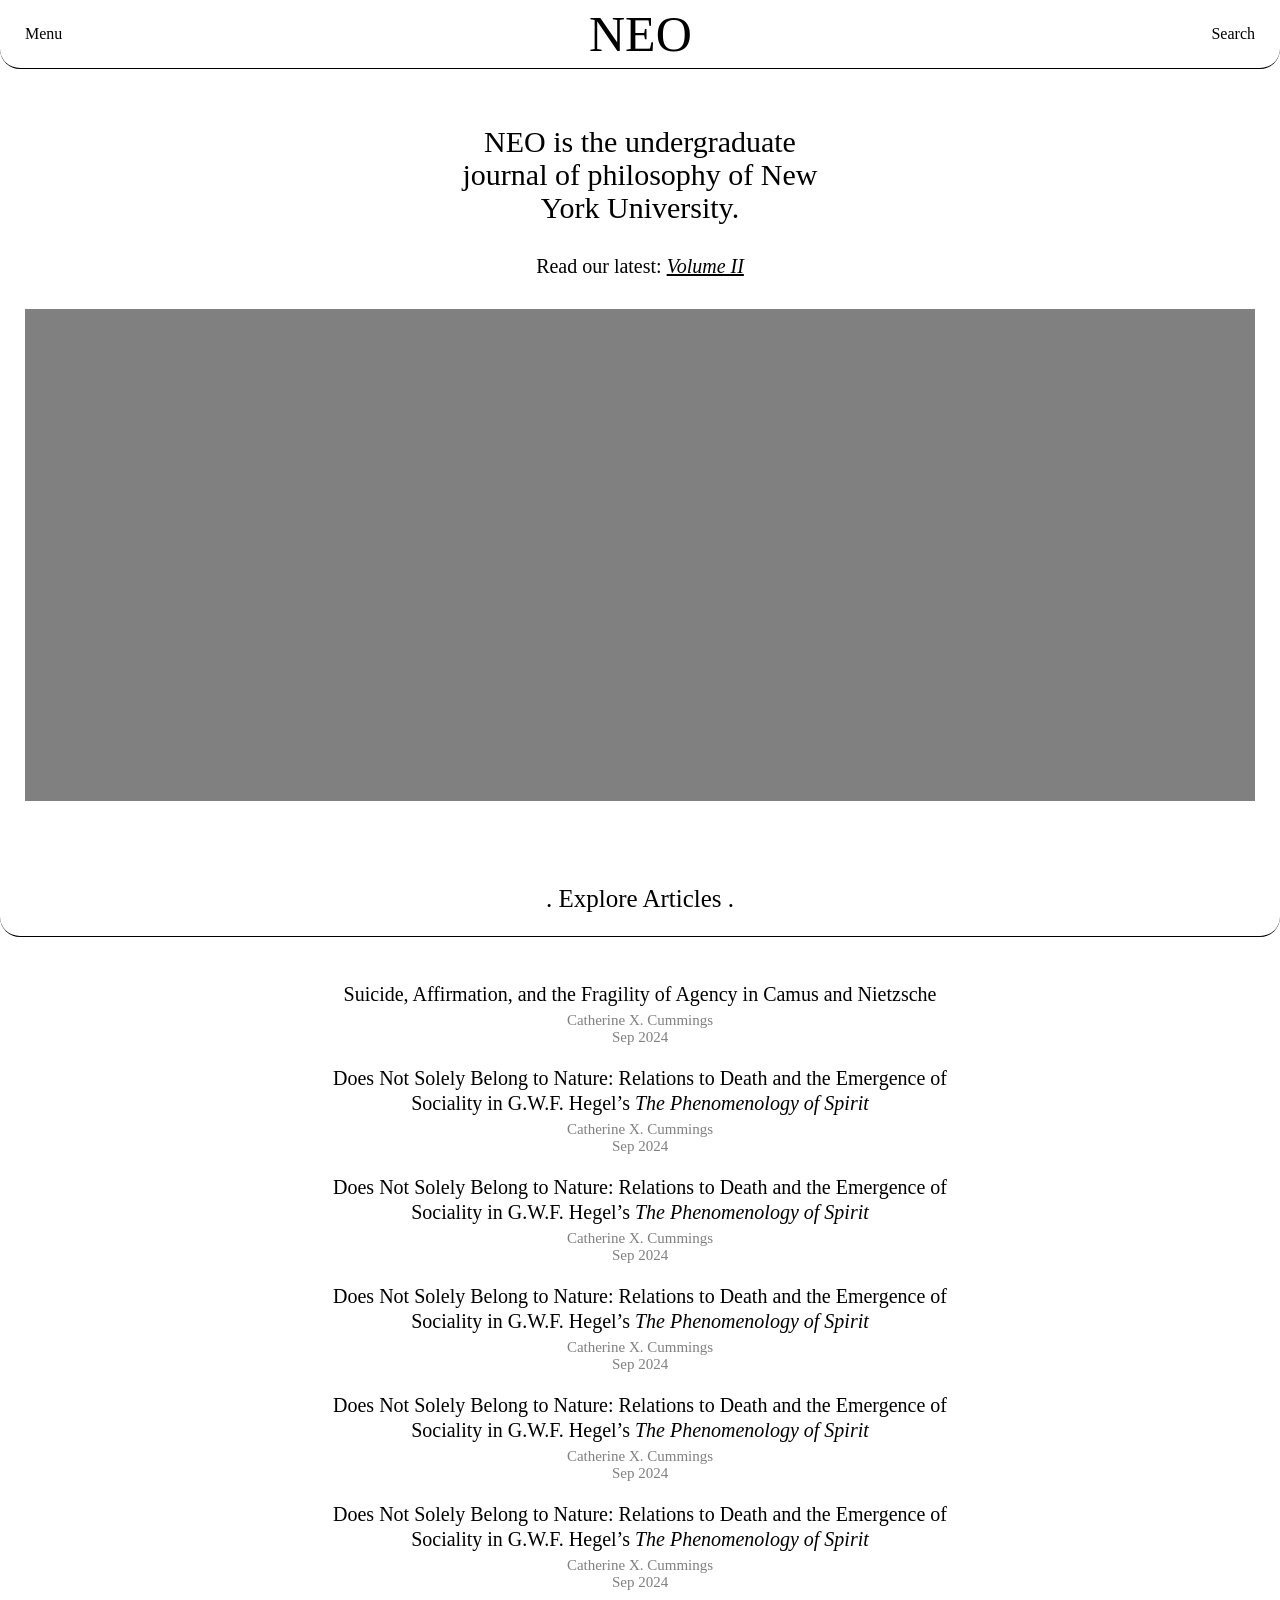
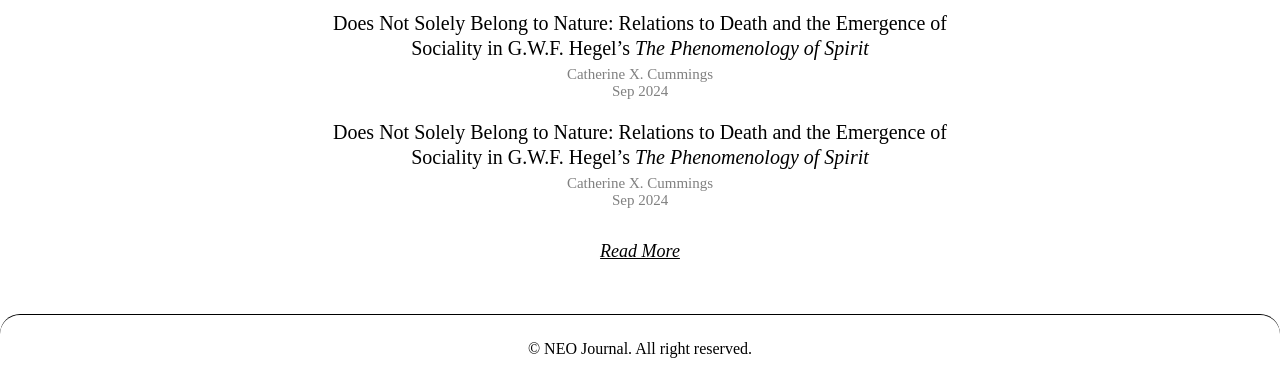
==== index.html @ d89dc421 "Initial Commit" ====
<!DOCTYPE html>
<html>
    <head>
        <meta charset="utf-8">
        <meta http-equiv="X-UA-Compatible" content="IE=edge">
        <title></title>
        <meta name="description" content="">
        <meta name="viewport" content="width=device-width, initial-scale=1">
        <link rel="stylesheet" href="styles.css">
    </head>
    <body>
    <header>
      <div id="nav-btn">Menu</div>
      <div id="site-title">NEO</div>
      <div id="search-btn">Search</div>
    </header>
    <section id="menu">
      <div class="menu-item">Home</div>
      <div class="menu-item" id="past-issues">Past Issues</div>
      <div class="vol">Volume I</div>
      <div class="vol">Volume II</div>
      <div class="menu-item">Submission</div>
      <div class="menu-item">About</div>
      <div class="menu-item">Team</div>
      <div id="close-btn" class="menu-item">Close</div>
    </section>
    <section id="intro">
        <p id="intro-txt" class="cta-text">NEO is the undergraduate journal of philosophy of New York University.</p>
        <p class="cta-text" id="last-iss-btn">Read our latest: <a><em>Volume II</em></a></p>
        <div id="latest-img-cont">
            <img id="latest-img" src="">
        </div>
    </section>
    <section id="explore" class="cta-text">
      <div id="explore-title">. Explore Articles .</div>
      <div id="explore-grid">
        <div class="grid-item">
            <div class="item-title">Suicide, Affirmation, and the Fragility of Agency in Camus and Nietzsche</div>
            <div class="item-line2">
                <div class="item-author">Catherine X. Cummings</div>
                <div class="item-date">Sep 2024</div>
            </div>
        </div>
        <div class="grid-item">
            <div class="item-title">Does Not Solely Belong to Nature: Relations to Death and the Emergence of Sociality in G.W.F. Hegel’s <em>The Phenomenology of Spirit</em></div>
            <div class="item-line2">
                <div class="item-author">Catherine X. Cummings</div>
                <div class="item-date">Sep 2024</div>
            </div>
        </div>
        <div class="grid-item">
            <div class="item-title">Does Not Solely Belong to Nature: Relations to Death and the Emergence of Sociality in G.W.F. Hegel’s <em>The Phenomenology of Spirit</em></div>
            <div class="item-line2">
                <div class="item-author">Catherine X. Cummings</div>
                <div class="item-date">Sep 2024</div>
            </div>
        </div>
        <div class="grid-item">
            <div class="item-title">Does Not Solely Belong to Nature: Relations to Death and the Emergence of Sociality in G.W.F. Hegel’s <em>The Phenomenology of Spirit</em></div>
            <div class="item-line2">
                <div class="item-author">Catherine X. Cummings</div>
                <div class="item-date">Sep 2024</div>
            </div>
        </div>
        <div class="grid-item">
            <div class="item-title">Does Not Solely Belong to Nature: Relations to Death and the Emergence of Sociality in G.W.F. Hegel’s <em>The Phenomenology of Spirit</em></div>
            <div class="item-line2">
                <div class="item-author">Catherine X. Cummings</div>
                <div class="item-date">Sep 2024</div>
            </div>
        </div>
        <div class="grid-item">
            <div class="item-title">Does Not Solely Belong to Nature: Relations to Death and the Emergence of Sociality in G.W.F. Hegel’s <em>The Phenomenology of Spirit</em></div>
            <div class="item-line2">
                <div class="item-author">Catherine X. Cummings</div>
                <div class="item-date">Sep 2024</div>
            </div>
        </div>
        <div class="grid-item">
            <div class="item-title">Does Not Solely Belong to Nature: Relations to Death and the Emergence of Sociality in G.W.F. Hegel’s <em>The Phenomenology of Spirit</em></div>
            <div class="item-line2">
                <div class="item-author">Catherine X. Cummings</div>
                <div class="item-date">Sep 2024</div>
            </div>
        </div>
        <div class="grid-item">
            <div class="item-title">Does Not Solely Belong to Nature: Relations to Death and the Emergence of Sociality in G.W.F. Hegel’s <em>The Phenomenology of Spirit</em></div>
            <div class="item-line2">
                <div class="item-author">Catherine X. Cummings</div>
                <div class="item-date">Sep 2024</div>
            </div>
        </div>
        <div class="small-cta"><a href="">Read More</a></div>
      </div>
    </section>
    <div id="footer">
        © NEO Journal. All right reserved.
    </div>
    <script src="./script.js"></script>
  </body>
</html>
---- styles.css ----
*{
  margin: 0;
  padding: 0;
  box-sizing: border-box;
}

header div, .menu-item, .vol{
    cursor: pointer;
}

body{
  font-family: "Cormorant Garamond", serif;
}
header{
  width: 100dvw;
  display: flex;
  position: fixed;
  top: 0;
  left: 0;
  /* background-color: red; */
  flex-direction: row;
  justify-content: space-between;
  align-items: center;
  z-index: 1000;
  backdrop-filter: blur(2px);
  border-bottom: solid 1px black;
  border-radius: 20px;
  background-color: white;
}
#footer{
    width: 100dvw;
    border-top: solid 1px black;
    border-radius: 20px;
    padding: 25px;
    display: flex;
    justify-content: center;
}
#nav-btn, #search-btn{
  margin: 25px;
}
#site-title{
  font-size: 50px;
  position: absolute;
  top: 5px;
  left: calc(50% - 51px);
}
#intro{
  margin-top: 125px;
  text-align: center;
  display: flex;
  flex-direction: column;
  align-items: center;
  padding-left: 25px;
  padding-right: 25px;
}
#intro-txt{
  width: 400px;
  font-size: 30px;
  line-height: 33px;
}
.cta-text{
  font-size: 20px;
  line-height: 25px;
}

#intro-ctas{
    display: flex;
    gap: 30px;
}

#last-iss-btn{
  margin-top: 30px;
  margin-bottom: 30px;
}
#latest-img-cont{
    background: grey;
    width: 100%;
    aspect-ratio: 5/2;
}
a{
    all: unset;
    text-decoration: underline;
}

#menu{
  position: fixed;
  top: 50px;
  left: 25px;
  height: calc(100dvh - 75px);
  font-size: 30px;
  background-color: white;
  padding: 25px;
  border: solid 0.25px black;
  border-radius: 0px 40px 40px 0px;
  z-index: 1001;
  display: none;
}
.menu-item, .vol{
  /* border-bottom: solid 1px black; */
  display: flex;
  justify-content: center;
}
#menu.show{
    display: block;
}
.vol{
    display: none;
    color: grey;
}
.vol.clicked{
    display: flex;
}
#close-btn{
  position: absolute;
  bottom: 20px;
  width: calc(100% - 50px);
  font-size: 20px;
}
#text{
  margin: 20%;
  text-align: justify;
  font-size: 18px;
  line-height: 25px;
}

#explore-title{
    border-bottom: solid 1px black;
    border-radius: 20px;
    background: white;
    padding: 25px;
    width: 100dvw;
    text-align: center;
    position: sticky;
    top: 65px;
}

#explore{
  display: flex;
  flex-direction: column;
  align-items: center;
  margin-top: 60px;
  font-size: 25px;
  margin-bottom: 50px;
}
#explore-grid{
    width: 100%;
    margin-top: 25px;
    display: flex;
    flex-direction: column;
    align-items: center;
    /* display: grid;
    grid-template-columns: 1fr 1fr 1fr;
    gap: 25px; */
}
.grid-item{
    text-align: center;
    width: 50%;
    /* display: flex;
    gap: 10%; */
}
.item-title{
    display: inline-block;
    font-size: 20px;
    margin-bottom: 5px;
    margin-top: 20px;
}
.item-line2{
    color: grey;
    font-size: 15px;
    line-height: 17px;
}
.small-cta{
    font-size: 18px;
    margin-top: 30px;
    font-style: italic;
}









/* MOBILE */

@media screen and (max-width: 800px) {
    #latest-img-cont{
    background: grey;
    width: 100%;
    aspect-ratio: 5/3;
}
}
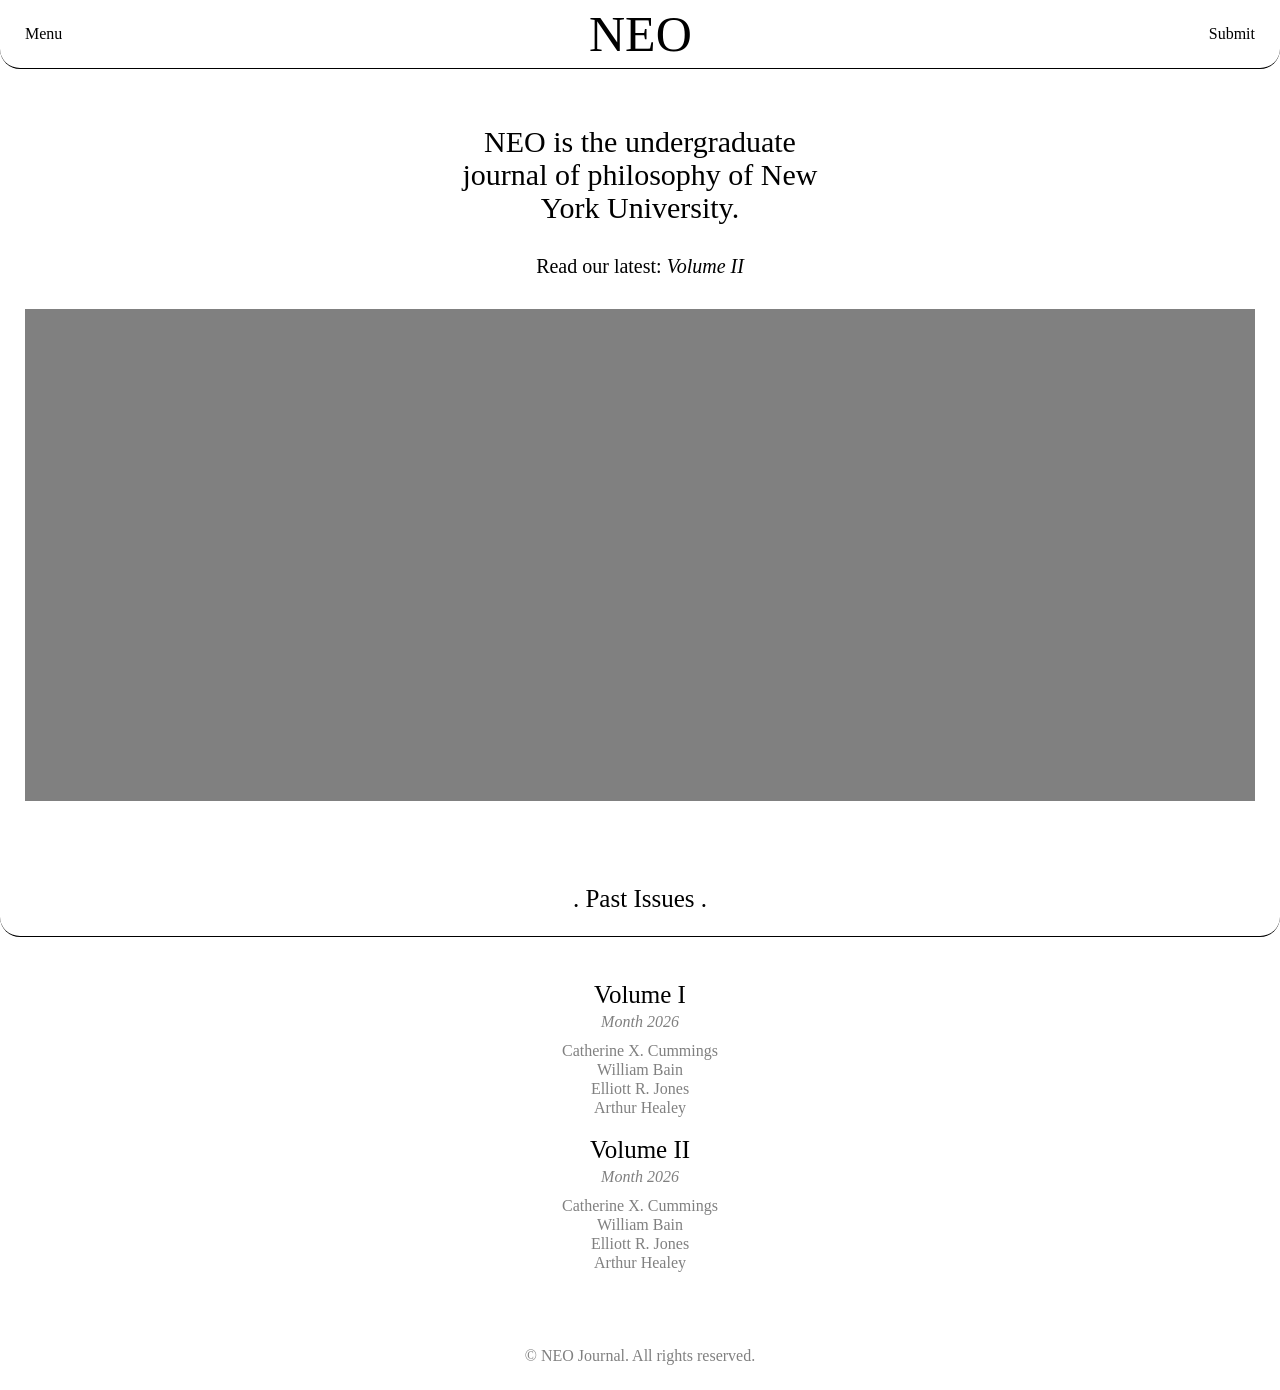
==== commit 05d3b8e3: "more" ====
--- a/index.html
+++ b/index.html
@@ -11,90 +11,47 @@
     <body>
     <header>
       <div id="nav-btn">Menu</div>
-      <div id="site-title">NEO</div>
-      <div id="search-btn">Search</div>
+      <div id="site-title"><a href="index.html">NEO</a></div>
+      <div id="search-btn"><a href="submission/submission.html">Submit</a></div>
     </header>
     <section id="menu">
-      <div class="menu-item">Home</div>
+      <div class="menu-item"><a href="index.html">Home</a></div>
       <div class="menu-item" id="past-issues">Past Issues</div>
-      <div class="vol">Volume I</div>
-      <div class="vol">Volume II</div>
-      <div class="menu-item">Submission</div>
-      <div class="menu-item">About</div>
-      <div class="menu-item">Team</div>
+      <div class="vol"><a href="volumes/volume-one.html">Volume I</a></div>
+      <div class="vol"><a href="volumes/volume-two.html">Volume II</a></div>
+      <div class="menu-item"><a href="submission/submission.html">Submission</a></div>
+      <div class="menu-item"><a href="about/about.html">About</a></div>
+      <div class="menu-item"><a href="team/team.html">Team</a></div>
       <div id="close-btn" class="menu-item">Close</div>
     </section>
     <section id="intro">
         <p id="intro-txt" class="cta-text">NEO is the undergraduate journal of philosophy of New York University.</p>
-        <p class="cta-text" id="last-iss-btn">Read our latest: <a><em>Volume II</em></a></p>
+        <p class="cta-text" id="last-iss-btn">Read our latest: <a href="volumes/volume-two.html"><em>Volume II</em></a></p>
         <div id="latest-img-cont">
             <img id="latest-img" src="">
         </div>
     </section>
     <section id="explore" class="cta-text">
-      <div id="explore-title">. Explore Articles .</div>
+      <div id="explore-title">. Past Issues .</div>
       <div id="explore-grid">
         <div class="grid-item">
-            <div class="item-title">Suicide, Affirmation, and the Fragility of Agency in Camus and Nietzsche</div>
+            <a href="volumes/volume-one.html"><div class="item-title">Volume I</div></a>
             <div class="item-line2">
-                <div class="item-author">Catherine X. Cummings</div>
-                <div class="item-date">Sep 2024</div>
+                <div class="item-date"><em>Month 2026</em></div>
+                <div class="item-author">Catherine X. Cummings<br>William Bain<br>Elliott R. Jones<br>Arthur Healey</div>
             </div>
         </div>
         <div class="grid-item">
-            <div class="item-title">Does Not Solely Belong to Nature: Relations to Death and the Emergence of Sociality in G.W.F. Hegel’s <em>The Phenomenology of Spirit</em></div>
+            <a href="volumes/volume-two.html"><div class="item-title">Volume II</div></a>
             <div class="item-line2">
-                <div class="item-author">Catherine X. Cummings</div>
-                <div class="item-date">Sep 2024</div>
+                <div class="item-date"><em>Month 2026</em></div>
+                <div class="item-author">Catherine X. Cummings<br>William Bain<br>Elliott R. Jones<br>Arthur Healey</div>
             </div>
         </div>
-        <div class="grid-item">
-            <div class="item-title">Does Not Solely Belong to Nature: Relations to Death and the Emergence of Sociality in G.W.F. Hegel’s <em>The Phenomenology of Spirit</em></div>
-            <div class="item-line2">
-                <div class="item-author">Catherine X. Cummings</div>
-                <div class="item-date">Sep 2024</div>
-            </div>
-        </div>
-        <div class="grid-item">
-            <div class="item-title">Does Not Solely Belong to Nature: Relations to Death and the Emergence of Sociality in G.W.F. Hegel’s <em>The Phenomenology of Spirit</em></div>
-            <div class="item-line2">
-                <div class="item-author">Catherine X. Cummings</div>
-                <div class="item-date">Sep 2024</div>
-            </div>
-        </div>
-        <div class="grid-item">
-            <div class="item-title">Does Not Solely Belong to Nature: Relations to Death and the Emergence of Sociality in G.W.F. Hegel’s <em>The Phenomenology of Spirit</em></div>
-            <div class="item-line2">
-                <div class="item-author">Catherine X. Cummings</div>
-                <div class="item-date">Sep 2024</div>
-            </div>
-        </div>
-        <div class="grid-item">
-            <div class="item-title">Does Not Solely Belong to Nature: Relations to Death and the Emergence of Sociality in G.W.F. Hegel’s <em>The Phenomenology of Spirit</em></div>
-            <div class="item-line2">
-                <div class="item-author">Catherine X. Cummings</div>
-                <div class="item-date">Sep 2024</div>
-            </div>
-        </div>
-        <div class="grid-item">
-            <div class="item-title">Does Not Solely Belong to Nature: Relations to Death and the Emergence of Sociality in G.W.F. Hegel’s <em>The Phenomenology of Spirit</em></div>
-            <div class="item-line2">
-                <div class="item-author">Catherine X. Cummings</div>
-                <div class="item-date">Sep 2024</div>
-            </div>
-        </div>
-        <div class="grid-item">
-            <div class="item-title">Does Not Solely Belong to Nature: Relations to Death and the Emergence of Sociality in G.W.F. Hegel’s <em>The Phenomenology of Spirit</em></div>
-            <div class="item-line2">
-                <div class="item-author">Catherine X. Cummings</div>
-                <div class="item-date">Sep 2024</div>
-            </div>
-        </div>
-        <div class="small-cta"><a href="">Read More</a></div>
       </div>
     </section>
     <div id="footer">
-        © NEO Journal. All right reserved.
+        © NEO Journal. All rights reserved.
     </div>
     <script src="./script.js"></script>
   </body>
--- a/styles.css
+++ b/styles.css
@@ -29,11 +29,12 @@
 }
 #footer{
     width: 100dvw;
-    border-top: solid 1px black;
-    border-radius: 20px;
+    /* border-top: solid 1px black;
+    border-radius: 20px; */
     padding: 25px;
     display: flex;
     justify-content: center;
+    color: grey;
 }
 #nav-btn, #search-btn{
   margin: 25px;
@@ -79,7 +80,6 @@
 }
 a{
     all: unset;
-    text-decoration: underline;
 }
 
 #menu{
@@ -116,12 +116,6 @@
   width: calc(100% - 50px);
   font-size: 20px;
 }
-#text{
-  margin: 20%;
-  text-align: justify;
-  font-size: 18px;
-  line-height: 25px;
-}
 
 #explore-title{
     border-bottom: solid 1px black;
@@ -160,20 +154,27 @@
 }
 .item-title{
     display: inline-block;
-    font-size: 20px;
+    font-size: 25px;
     margin-bottom: 5px;
     margin-top: 20px;
+    text-decoration: none;
 }
 .item-line2{
     color: grey;
-    font-size: 15px;
-    line-height: 17px;
-}
-.small-cta{
-    font-size: 18px;
-    margin-top: 30px;
-    font-style: italic;
-}
+    font-size: 16px;
+    line-height: 19px;
+}
+.item-date{
+    margin-bottom: 10px;
+    font-size: 16px;
+}
+
+.page-title{
+    margin-bottom: 30px;
+    font-size: 30px;
+    text-align: center;
+}
+
 
 
 
@@ -187,8 +188,15 @@
 
 @media screen and (max-width: 800px) {
     #latest-img-cont{
-    background: grey;
-    width: 100%;
-    aspect-ratio: 5/3;
-}
-}
+        background: grey;
+        width: 100%;
+        aspect-ratio: 5/3;
+    }
+    #intro{
+        margin-top: 100px;
+    }
+    #intro-txt{
+        font-size: 30px;
+        width: 95%;
+    }
+}
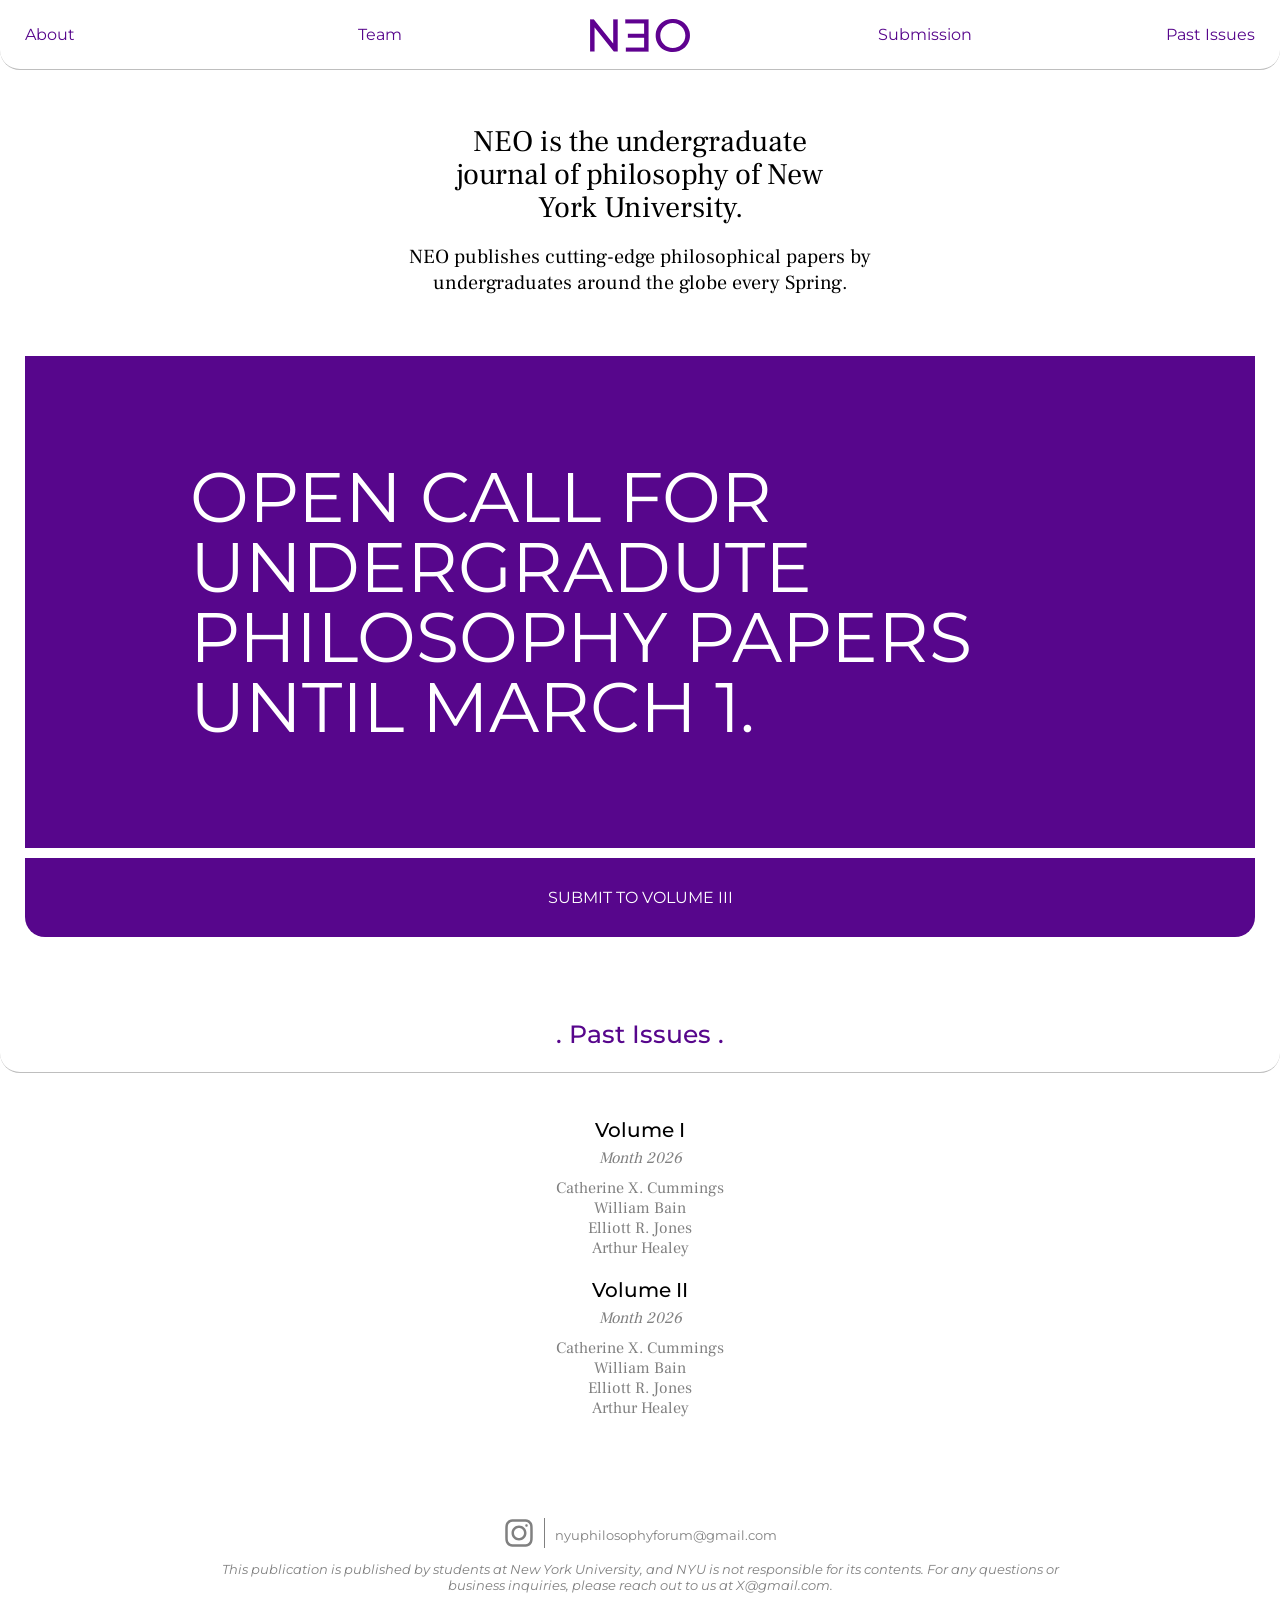
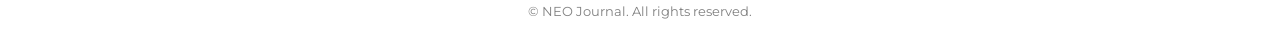
==== commit efaf0f31: "draft 2" ====
--- a/index.html
+++ b/index.html
@@ -6,29 +6,64 @@
         <title></title>
         <meta name="description" content="">
         <meta name="viewport" content="width=device-width, initial-scale=1">
+        <style>
+            @import url('https://fonts.googleapis.com/css2?family=Frank+Ruhl+Libre:wght@300..900&family=Montserrat:ital,wght@0,100..900;1,100..900&display=swap');
+        </style>
         <link rel="stylesheet" href="styles.css">
     </head>
     <body>
     <header>
-      <div id="nav-btn">Menu</div>
-      <div id="site-title"><a href="index.html">NEO</a></div>
-      <div id="search-btn"><a href="submission/submission.html">Submit</a></div>
+        <div id="header-left">
+            <div id="menu-icon">
+                <img id="menu-bars" src="SVG/menu-icon.svg">
+                <img id="close-icon" src="SVG/close-icon.svg">
+            </div>
+            <div class="nav-btn"><a href="about/about.html">About</a></div>
+            <div class="nav-btn"><a href="team/team.html">Team</a></div>
+        </div>
+        <div id="header-mid">
+            <div id="site-title"><a href="index.html">
+                <img src="SVG/logo.svg">
+            </a></div>
+        </div>
+        
+        <div id="header-right">
+            <div class="nav-btn"><a href="submission/submission.html">Submission</a></div>
+            <div class="nav-btn" id="past-issue">Past Issues</div>
+        </div>
+        
+        <!-- <div class="nav-btn"><a href="submission/submission.html">Submit</a></div> -->
     </header>
-    <section id="menu">
-      <div class="menu-item"><a href="index.html">Home</a></div>
-      <div class="menu-item" id="past-issues">Past Issues</div>
-      <div class="vol"><a href="volumes/volume-one.html">Volume I</a></div>
-      <div class="vol"><a href="volumes/volume-two.html">Volume II</a></div>
-      <div class="menu-item"><a href="submission/submission.html">Submission</a></div>
-      <div class="menu-item"><a href="about/about.html">About</a></div>
-      <div class="menu-item"><a href="team/team.html">Team</a></div>
-      <div id="close-btn" class="menu-item">Close</div>
+    <div id="past-issue-list">
+        <p><a href="volumes/volume-one.html">Vol I</a></p>
+        <p><a href="volumes/volume-two.html">Vol II</a></p>
+    </div>
+    <section id="menu-mobile">
+        <div class="menu-item"><a href="index.html">Home</a></div>
+        <div class="menu-item"><a href="submission/submission.html">Submission</a></div>
+        <div class="menu-item" id="past-issues">Past Issues</div>
+        <div class="vol"><a href="volumes/volume-one.html">Volume I</a></div>
+        <div class="vol"><a href="volumes/volume-two.html">Volume II</a></div>
+        <div class="menu-item"><a href="about/about.html">About</a></div>
+        <div class="menu-item"><a href="team/team.html">Team</a></div>
     </section>
     <section id="intro">
-        <p id="intro-txt" class="cta-text">NEO is the undergraduate journal of philosophy of New York University.</p>
-        <p class="cta-text" id="last-iss-btn">Read our latest: <a href="volumes/volume-two.html"><em>Volume II</em></a></p>
+        <p id="intro-txt" class="cta-text">
+            NEO is the undergraduate journal of philosophy of New York University.
+            <p id="sub-info">
+            NEO publishes cutting-edge philosophical papers by undergraduates around the globe every Spring.
+            </p>
+        </p>
+        <!-- <p class="cta-text" id="last-iss-btn">Read our latest: <a href="volumes/volume-two.html"><em>Volume II</em></a></p> -->
         <div id="latest-img-cont">
-            <img id="latest-img" src="">
+            <div id="open-call">
+                Open Call for Undergradute philosophy papers until March 1.
+            </div>
+        </div>
+        <div id="open-call-submit">
+            <a href="submission/submission.html">
+                SUBMIT TO VOLUME III
+            </a>
         </div>
     </section>
     <section id="explore" class="cta-text">
@@ -51,7 +86,21 @@
       </div>
     </section>
     <div id="footer">
-        © NEO Journal. All rights reserved.
+        <div id="social-link">
+            <div id="insta-icon">
+                <a href="https://www.instagram.com/nyu.philosophyforum/">
+                    <img src="SVG/insta-icon.svg">
+                </a>
+            </div>
+            <div id="spacer-line">
+
+            </div>
+            <div id="email">
+                <a href="mailto:nyuphilosophyforum@gmail.com">nyuphilosophyforum@gmail.com</a> 
+            </div>
+        </div>
+        <p><em>This publication is published by students at New York University, and NYU is not responsible for its contents. For any questions or business inquiries, please reach out to us at X@gmail.com.</em></p>
+        <p>© NEO Journal. All rights reserved.</p>
     </div>
     <script src="./script.js"></script>
   </body>
--- a/styles.css
+++ b/styles.css
@@ -4,12 +4,21 @@
   box-sizing: border-box;
 }
 
+:root{
+  --nyu-purple: #57068C;
+  --border-grey: rgb(190, 190, 190);
+}
+
+
+
 header div, .menu-item, .vol{
     cursor: pointer;
 }
 
 body{
-  font-family: "Cormorant Garamond", serif;
+  font-family: "Frank Ruhl Libre", serif;
+  font-optical-sizing: auto;
+  font-style: normal;
 }
 header{
   width: 100dvw;
@@ -23,9 +32,66 @@
   align-items: center;
   z-index: 1000;
   backdrop-filter: blur(2px);
-  border-bottom: solid 1px black;
+  border-bottom: solid 1px var(--border-grey);
   border-radius: 20px;
   background-color: white;
+  color: var(--nyu-purple);
+  font-family: "Montserrat", sans-serif;
+}
+#past-issue-list{
+  position: fixed;
+  top: 65px;
+  right: 20px;
+  border: var(--border-grey) solid 1px;
+  width: 95px;
+  border-radius: 0px 0px 20px 20px;
+  display: none;
+  flex-direction: column;
+  align-items: center;
+  padding: 20px;
+  text-transform: uppercase;
+  font-family: montserrat;
+  color: var(--nyu-purple);
+  gap: 10px;
+  font-weight: 500;
+
+}
+#past-issue-list.show{
+  display: flex;
+}
+#menu-mobile{
+  height: 100dvh;
+  width: 100dvw;
+  position: fixed;
+  top: 0;
+  left: 0;
+  background-color: white;
+  z-index: 999;
+  font-family: "Montserrat", sans-serif;
+  font-size: 30px;
+  display: none;
+  flex-direction: column;
+  justify-content: center;
+  gap: 20px;
+  color: var(--nyu-purple)
+}
+#menu-mobile.show{
+  display: flex;
+}
+#menu-icon{
+  display: none;
+}
+#close-icon{
+  display: none;
+}
+#close-icon.open{
+  display: block;
+}
+#menu-bars{
+  display: block;
+}
+#menu-bars.open{
+  display: none;
 }
 #footer{
     width: 100dvw;
@@ -33,18 +99,63 @@
     border-radius: 20px; */
     padding: 25px;
     display: flex;
+    flex-direction: column;
     justify-content: center;
+    align-items: center;
     color: grey;
-}
-#nav-btn, #search-btn{
+    font-family: "Montserrat", sans-serif;
+    font-size: 13px;
+    text-align: center;
+    gap: 10px;
+}
+#footer p{
+  max-width: 70%;
+}
+#social-link{
+  display: flex;
+  gap: 10px;
+}
+#insta-icon{
+  width: 30px;
+}
+#email{
+  display: flex;
+  align-items: center;
+}
+#insta-icon img{
+  width: 100%;
+  color: grey;
+}
+#spacer-line{
+  width: 1px;
+  background-color: grey;
+  height: 30px;
+}
+.nav-btn{
   margin: 25px;
 }
 #site-title{
   font-size: 50px;
-  position: absolute;
+  /* position: absolute;
   top: 5px;
-  left: calc(50% - 51px);
-}
+  left: calc(50% - 50px); */
+  color: black;
+  width: 100px;
+}
+#site-title img{
+  width: 100%;
+}
+#header-left, #header-mid, #header-right{
+  width: 33.33%;
+  display: flex;
+}
+#header-mid{
+  justify-content: center;
+}
+#header-left, #header-right{
+  justify-content: space-between;
+}
+
 #intro{
   margin-top: 125px;
   text-align: center;
@@ -59,6 +170,11 @@
   font-size: 30px;
   line-height: 33px;
 }
+#sub-info{
+  font-size: 20px;
+  max-width: 500px;
+  margin-top: 20px;
+}
 .cta-text{
   font-size: 20px;
   line-height: 25px;
@@ -74,12 +190,46 @@
   margin-bottom: 30px;
 }
 #latest-img-cont{
-    background: grey;
+    background: var(--nyu-purple);
     width: 100%;
     aspect-ratio: 5/2;
-}
+    display: flex;
+    justify-content: center;
+    align-items: center;
+    padding: 30px;
+    height: fit-content;
+  margin-top: 60px;
+}
+
+#open-call{
+  color: white;
+  font-size: 70px;
+  text-transform: uppercase;
+  font-family: montserrat;
+  line-height: 100%;
+  max-width: 900px;
+  text-align: left;
+  height: fit-content;
+}
+#open-call-submit{
+  background: var(--nyu-purple);
+  width: 100%;
+  display: flex;
+    justify-content: center;
+    align-items: center;
+    padding: 30px;
+    height: fit-content;
+    margin-top: 10px;
+    border-radius: 0px 0px 20px 20px;
+  color: white;
+  font-family: montserrat; 
+}
+
 a{
     all: unset;
+}
+a:hover{
+  cursor:pointer;
 }
 
 #menu{
@@ -118,7 +268,7 @@
 }
 
 #explore-title{
-    border-bottom: solid 1px black;
+    border-bottom: solid 1px var(--border-grey);
     border-radius: 20px;
     background: white;
     padding: 25px;
@@ -126,6 +276,9 @@
     text-align: center;
     position: sticky;
     top: 65px;
+    color: #57068c;
+    font-family: "Montserrat", sans-serif;
+    font-weight: 500;
 }
 
 #explore{
@@ -134,7 +287,7 @@
   align-items: center;
   margin-top: 60px;
   font-size: 25px;
-  margin-bottom: 50px;
+  margin-bottom: 75px;
 }
 #explore-grid{
     width: 100%;
@@ -154,15 +307,17 @@
 }
 .item-title{
     display: inline-block;
-    font-size: 25px;
+    font-size: 20px;
     margin-bottom: 5px;
     margin-top: 20px;
     text-decoration: none;
+    font-family: "Montserrat", sans-serif;
+    font-weight: 500;
 }
 .item-line2{
     color: grey;
     font-size: 16px;
-    line-height: 19px;
+    line-height: 20px;
 }
 .item-date{
     margin-bottom: 10px;
@@ -173,24 +328,42 @@
     margin-bottom: 30px;
     font-size: 30px;
     text-align: center;
-}
-
-
-
-
-
-
-
-
-
+    color: var(--nyu-purple);
+    font-family: "Montserrat", sans-serif;
+    font-weight: 500;
+
+}
+
+
+
+
+
+
+
+
+@media screen and (max-width: 900px){
+    #open-call{
+      font-size: 50px;
+    }
+    .nav-btn{
+      display: none;
+    }
+    #menu-icon{
+      width: 30px;
+      margin-left: 20px;
+      display: block;
+    }
+    #menu-icon img{
+      width: 100%;
+    }
+}
 
 /* MOBILE */
 
 @media screen and (max-width: 800px) {
     #latest-img-cont{
-        background: grey;
-        width: 100%;
         aspect-ratio: 5/3;
+        margin-top: 30px;
     }
     #intro{
         margin-top: 100px;
@@ -199,4 +372,17 @@
         font-size: 30px;
         width: 95%;
     }
-}
+    #open-call{
+      font-size: 40px;
+    }
+    #social-link{
+      flex-direction: column;
+      align-items: center;
+    }
+    #spacer-line{
+      display: none;
+    }
+    #sub-info{
+      width: 400px;
+    }
+}
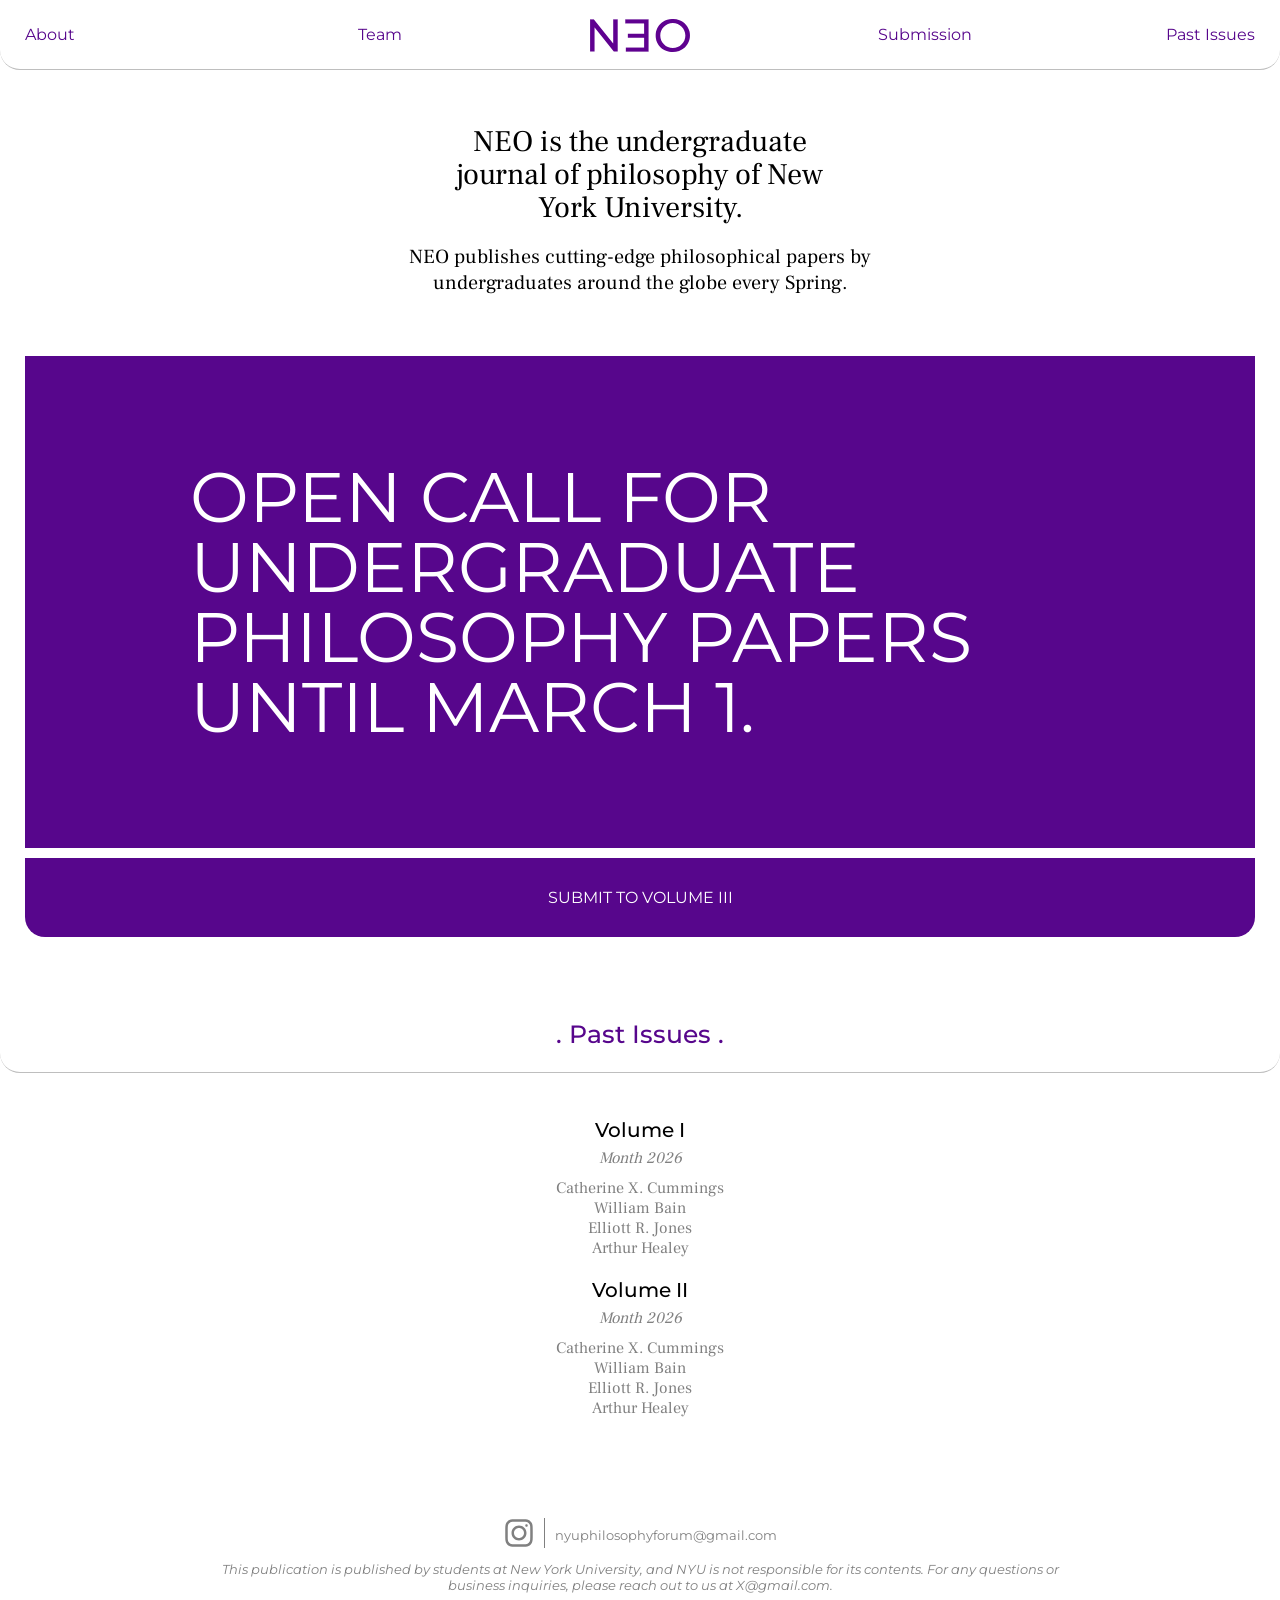
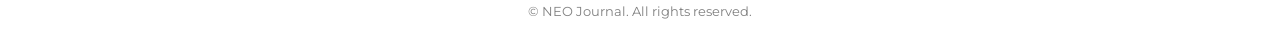
==== commit 8f83cc89: "typo" ====
--- a/index.html
+++ b/index.html
@@ -57,7 +57,7 @@
         <!-- <p class="cta-text" id="last-iss-btn">Read our latest: <a href="volumes/volume-two.html"><em>Volume II</em></a></p> -->
         <div id="latest-img-cont">
             <div id="open-call">
-                Open Call for Undergradute philosophy papers until March 1.
+                Open Call for Undergraduate philosophy papers until March 1.
             </div>
         </div>
         <div id="open-call-submit">
--- a/styles.css
+++ b/styles.css
@@ -331,7 +331,7 @@
     color: var(--nyu-purple);
     font-family: "Montserrat", sans-serif;
     font-weight: 500;
-
+    line-height: 120%;
 }
 
 
@@ -373,7 +373,7 @@
         width: 95%;
     }
     #open-call{
-      font-size: 40px;
+      font-size: 30px;
     }
     #social-link{
       flex-direction: column;
@@ -383,6 +383,7 @@
       display: none;
     }
     #sub-info{
-      width: 400px;
-    }
-}
+      width: 350px;
+      font-size: 17px;
+    }
+}
